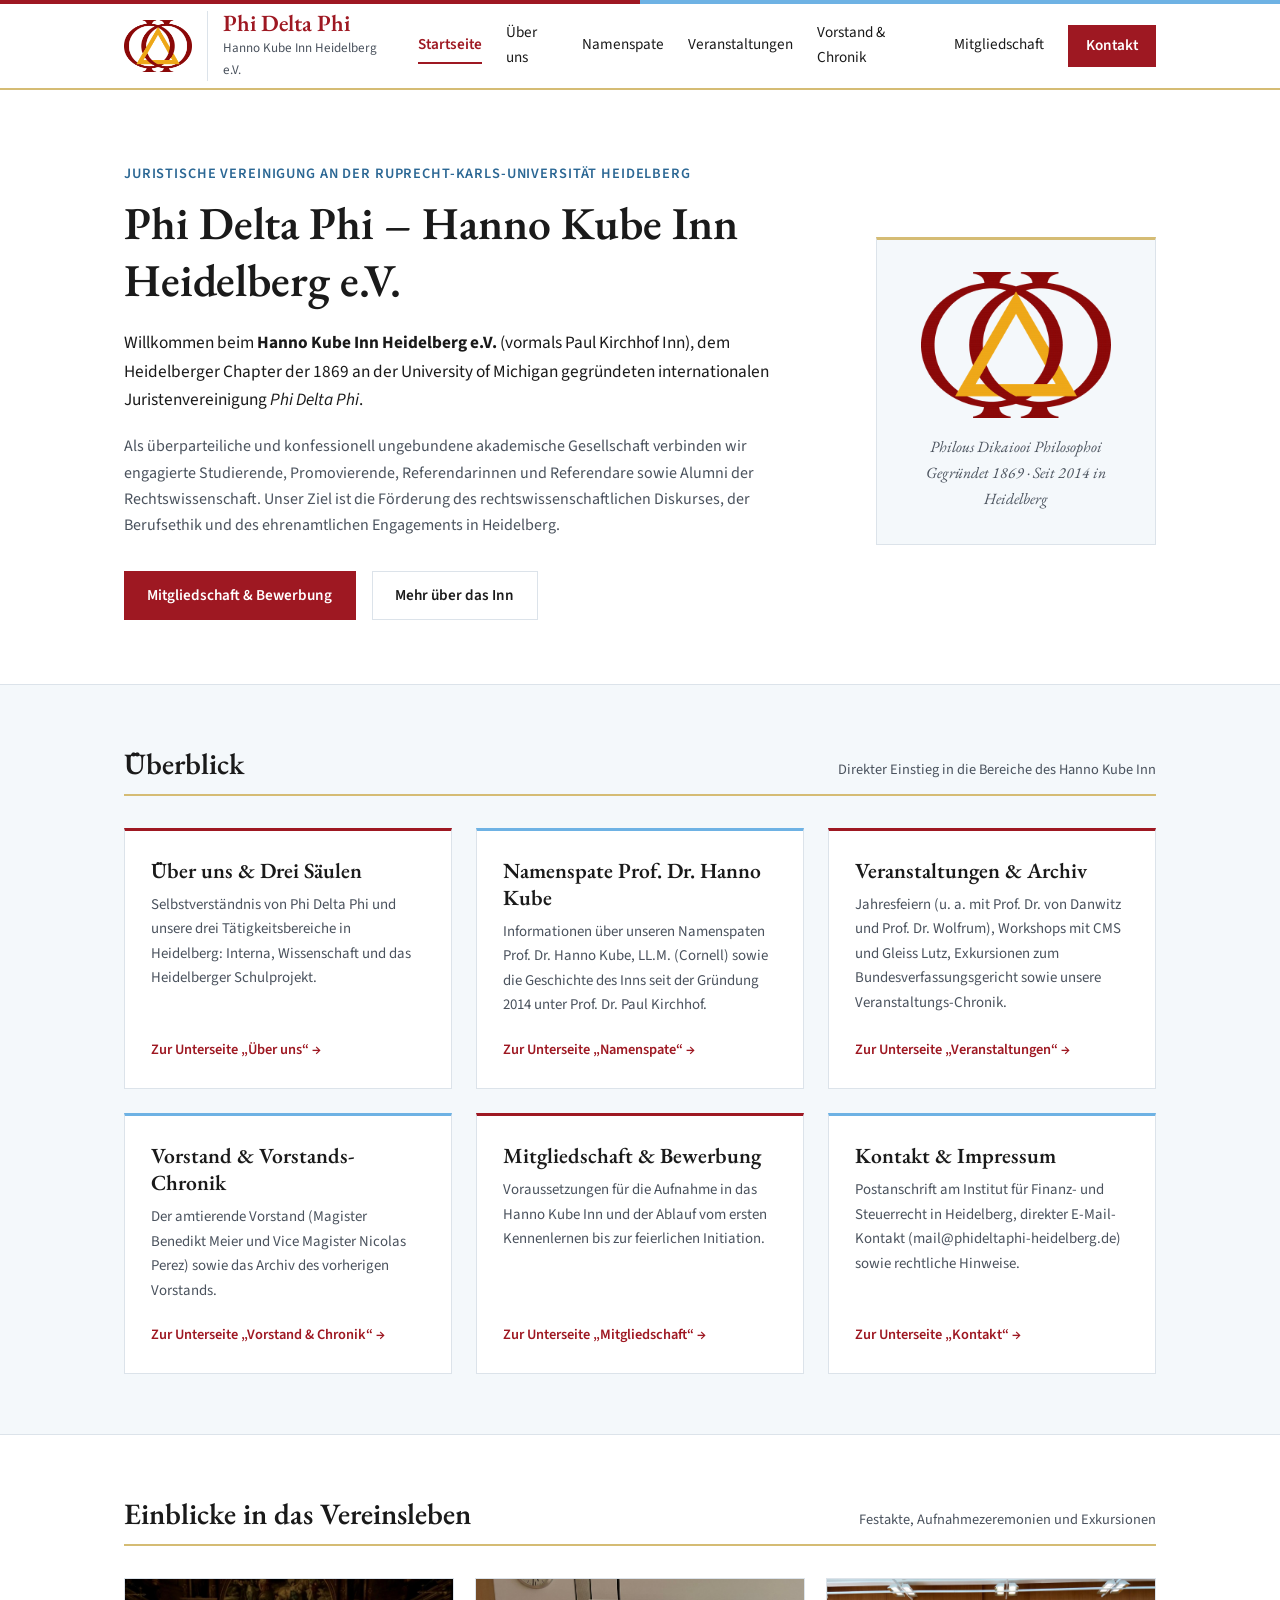
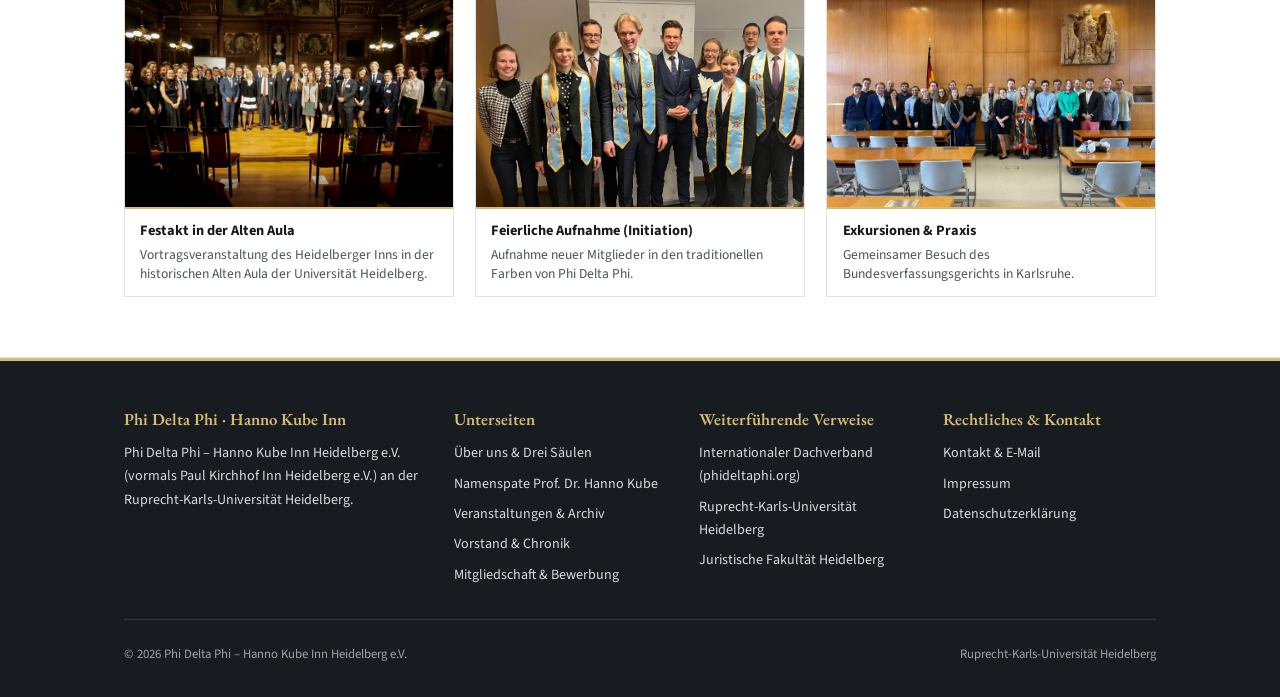
==== index.html @ 31422e1f "Add files via upload" ====
<!DOCTYPE html>
<html lang="de">
<head>
  <meta charset="UTF-8" />
  <meta name="viewport" content="width=device-width, initial-scale=1.0" />
  <title>Startseite | Phi Delta Phi – Hanno Kube Inn Heidelberg e.V.</title>
  <meta name="description" content="Phi Delta Phi – Hanno Kube Inn Heidelberg e.V. (vormals Paul Kirchhof Inn). Juristische Vereinigung an der Ruprecht-Karls-Universität Heidelberg." />
  <link rel="icon" type="image/png" href="assets/pdp-logo.png" />
  <link rel="preconnect" href="https://fonts.googleapis.com">
  <link rel="preconnect" href="https://fonts.gstatic.com" crossorigin>
  <link href="https://fonts.googleapis.com/css2?family=EB+Garamond:ital,wght@0,500;0,600;0,700;1,400&family=Source+Sans+3:wght@400;600;700&display=swap" rel="stylesheet">
  <link rel="stylesheet" href="styles.css" />
</head>
<body>

  <!-- Kopfzeile & Navigation -->
  <header class="site-header" id="site-header">
    <div class="header-bar-top"></div>
    <div class="container nav-wrapper">
      <a href="index.html" class="brand">
        <img src="assets/pdp-logo.png" alt="Logo Phi Delta Phi" class="brand-logo-img" />
        <div class="brand-text">
          <span class="brand-title">Phi Delta Phi</span>
          <span class="brand-subtitle">Hanno Kube Inn Heidelberg e.V.</span>
        </div>
      </a>

      <button class="mobile-menu-btn" id="mobile-menu-btn" aria-label="Menü öffnen">Menü</button>

      <nav class="nav-links" id="nav-links">
        <a href="index.html" class="active">Startseite</a>
        <a href="ueber-uns.html">Über uns</a>
        <a href="namenspate.html">Namenspate</a>
        <a href="veranstaltungen.html">Veranstaltungen</a>
        <a href="vorstand.html">Vorstand &amp; Chronik</a>
        <a href="mitgliedschaft.html">Mitgliedschaft</a>
        <a href="kontakt.html" class="nav-cta">Kontakt</a>
      </nav>
    </div>
  </header>

  <main>
    <!-- Einleitungsbereich mit dem ΦΔΦ-Logo -->
    <section class="intro-section">
      <div class="container intro-grid">
        <div class="intro-content">
          <div class="intro-subtitle">Juristische Vereinigung an der Ruprecht-Karls-Universität Heidelberg</div>
          <h1>Phi Delta Phi – Hanno Kube Inn Heidelberg e.V.</h1>
          <p class="intro-lead">
            Willkommen beim <strong>Hanno Kube Inn Heidelberg e.V.</strong> (vormals Paul Kirchhof Inn), dem Heidelberger Chapter der 1869 an der University of Michigan gegründeten internationalen Juristenvereinigung <em>Phi Delta Phi</em>.
          </p>
          <p class="intro-text">
            Als überparteiliche und konfessionell ungebundene akademische Gesellschaft verbinden wir engagierte Studierende, Promovierende, Referendarinnen und Referendare sowie Alumni der Rechtswissenschaft. Unser Ziel ist die Förderung des rechtswissenschaftlichen Diskurses, der Berufsethik und des ehrenamtlichen Engagements in Heidelberg.
          </p>
          <div class="intro-actions">
            <a href="mitgliedschaft.html" class="btn btn-primary">Mitgliedschaft &amp; Bewerbung</a>
            <a href="ueber-uns.html" class="btn btn-secondary">Mehr über das Inn</a>
          </div>
        </div>

        <div class="intro-logo-box">
          <img src="assets/pdp-logo.png" alt="Logo Phi Delta Phi" class="intro-logo-img" />
          <div class="intro-logo-caption">
            Philous Dikaiooi Philosophoi<br />
            Gegründet 1869 · Seit 2014 in Heidelberg
          </div>
        </div>
      </div>
    </section>

    <!-- Übersicht zu allen Unterseiten -->
    <section class="section-tinted">
      <div class="container">
        <div class="section-heading">
          <h2>Überblick</h2>
          <span>Direkter Einstieg in die Bereiche des Hanno Kube Inn</span>
        </div>

        <div class="overview-grid">
          <div class="overview-card">
            <div>
              <h3>Über uns &amp; Drei Säulen</h3>
              <p>
                Selbstverständnis von Phi Delta Phi und unsere drei Tätigkeitsbereiche in Heidelberg: Interna, Wissenschaft und das Heidelberger Schulprojekt.
              </p>
            </div>
            <a href="ueber-uns.html" class="overview-link">Zur Unterseite „Über uns“ →</a>
          </div>

          <div class="overview-card">
            <div>
              <h3>Namenspate Prof. Dr. Hanno Kube</h3>
              <p>
                Informationen über unseren Namenspaten Prof. Dr. Hanno Kube, LL.M. (Cornell) sowie die Geschichte des Inns seit der Gründung 2014 unter Prof. Dr. Paul Kirchhof.
              </p>
            </div>
            <a href="namenspate.html" class="overview-link">Zur Unterseite „Namenspate“ →</a>
          </div>

          <div class="overview-card">
            <div>
              <h3>Veranstaltungen &amp; Archiv</h3>
              <p>
                Jahresfeiern (u. a. mit Prof. Dr. von Danwitz und Prof. Dr. Wolfrum), Workshops mit CMS und Gleiss Lutz, Exkursionen zum Bundesverfassungsgericht sowie unsere Veranstaltungs-Chronik.
              </p>
            </div>
            <a href="veranstaltungen.html" class="overview-link">Zur Unterseite „Veranstaltungen“ →</a>
          </div>

          <div class="overview-card">
            <div>
              <h3>Vorstand &amp; Vorstands-Chronik</h3>
              <p>
                Der amtierende Vorstand (Magister Benedikt Meier und Vice Magister Nicolas Perez) sowie das Archiv des vorherigen Vorstands.
              </p>
            </div>
            <a href="vorstand.html" class="overview-link">Zur Unterseite „Vorstand &amp; Chronik“ →</a>
          </div>

          <div class="overview-card">
            <div>
              <h3>Mitgliedschaft &amp; Bewerbung</h3>
              <p>
                Voraussetzungen für die Aufnahme in das Hanno Kube Inn und der Ablauf vom ersten Kennenlernen bis zur feierlichen Initiation.
              </p>
            </div>
            <a href="mitgliedschaft.html" class="overview-link">Zur Unterseite „Mitgliedschaft“ →</a>
          </div>

          <div class="overview-card">
            <div>
              <h3>Kontakt &amp; Impressum</h3>
              <p>
                Postanschrift am Institut für Finanz- und Steuerrecht in Heidelberg, direkter E-Mail-Kontakt (mail@phideltaphi-heidelberg.de) sowie rechtliche Hinweise.
              </p>
            </div>
            <a href="kontakt.html" class="overview-link">Zur Unterseite „Kontakt“ →</a>
          </div>
        </div>
      </div>
    </section>

    <!-- Einblicke auf der Startseite -->
    <section>
      <div class="container">
        <div class="section-heading">
          <h2>Einblicke in das Vereinsleben</h2>
          <span>Festakte, Aufnahmezeremonien und Exkursionen</span>
        </div>

        <div class="gallery-grid-3">
          <figure class="photo-figure">
            <img src="assets/photos/IMG_20261115_143156_3.jpg" alt="Festakt in der Alten Aula der Universität Heidelberg" />
            <figcaption>
              <strong>Festakt in der Alten Aula</strong>
              Vortragsveranstaltung des Heidelberger Inns in der historischen Alten Aula der Universität Heidelberg.
            </figcaption>
          </figure>

          <figure class="photo-figure">
            <img src="assets/photos/IMG_20261115_143157_5.jpg" alt="Feierliche Aufnahme (Initiation)" />
            <figcaption>
              <strong>Feierliche Aufnahme (Initiation)</strong>
              Aufnahme neuer Mitglieder in den traditionellen Farben von Phi Delta Phi.
            </figcaption>
          </figure>

          <figure class="photo-figure">
            <img src="assets/photos/IMG_20261115_143158_8.jpg" alt="Exkursion zum Bundesverfassungsgericht" />
            <figcaption>
              <strong>Exkursionen &amp; Praxis</strong>
              Gemeinsamer Besuch des Bundesverfassungsgerichts in Karlsruhe.
            </figcaption>
          </figure>
        </div>
      </div>
    </section>
  </main>

  <!-- Fußzeile -->
  <footer class="site-footer">
    <div class="container">
      <div class="footer-grid">
        <div class="footer-col">
          <h4>Phi Delta Phi · Hanno Kube Inn</h4>
          <p>
            Phi Delta Phi – Hanno Kube Inn Heidelberg e.V. (vormals Paul Kirchhof Inn Heidelberg e.V.) an der Ruprecht-Karls-Universität Heidelberg.
          </p>
        </div>

        <div class="footer-col">
          <h4>Unterseiten</h4>
          <div class="footer-links">
            <a href="ueber-uns.html">Über uns &amp; Drei Säulen</a>
            <a href="namenspate.html">Namenspate Prof. Dr. Hanno Kube</a>
            <a href="veranstaltungen.html">Veranstaltungen &amp; Archiv</a>
            <a href="vorstand.html">Vorstand &amp; Chronik</a>
            <a href="mitgliedschaft.html">Mitgliedschaft &amp; Bewerbung</a>
          </div>
        </div>

        <div class="footer-col">
          <h4>Weiterführende Verweise</h4>
          <div class="footer-links">
            <a href="https://www.phideltaphi.org" target="_blank" rel="noopener">Internationaler Dachverband (phideltaphi.org)</a>
            <a href="https://www.uni-heidelberg.de" target="_blank" rel="noopener">Ruprecht-Karls-Universität Heidelberg</a>
            <a href="https://www.jura.uni-heidelberg.de" target="_blank" rel="noopener">Juristische Fakultät Heidelberg</a>
          </div>
        </div>

        <div class="footer-col">
          <h4>Rechtliches &amp; Kontakt</h4>
          <div class="footer-links">
            <a href="kontakt.html">Kontakt &amp; E-Mail</a>
            <a href="kontakt.html#impressum">Impressum</a>
            <a href="kontakt.html#datenschutz">Datenschutzerklärung</a>
          </div>
        </div>
      </div>

      <div class="footer-bottom">
        <span>© 2026 Phi Delta Phi – Hanno Kube Inn Heidelberg e.V.</span>
        <span>Ruprecht-Karls-Universität Heidelberg</span>
      </div>
    </div>
  </footer>

  <script src="script.js"></script>
</body>
</html>
---- styles.css ----
:root {
  /* Farben aus dem Wappen (Karminrot, Perlblau, Heraldisches Gold, Schwarz & Weiß) */
  --wappen-rot: #9e1822;
  --wappen-rot-dunkel: #7c1119;
  --wappen-blau: #6eb2e4;
  --wappen-blau-dunkel: #2b6794;
  --wappen-blau-hintergrund: #f4f8fb;
  --wappen-gold: #d5bc74;
  --wappen-gold-dunkel: #b59849;
  --wappen-gold-hell: #faf6eb;

  --bg-white: #ffffff;
  --text-main: #1a1a1a;
  --text-muted: #4a525d;
  --border-color: #dce3ea;
}

* {
  box-sizing: border-box;
  margin: 0;
  padding: 0;
}

html {
  font-size: 16px;
}

body {
  font-family: 'Source Sans 3', -apple-system, BlinkMacSystemFont, 'Segoe UI', Roboto, sans-serif;
  color: var(--text-main);
  background-color: var(--bg-white);
  line-height: 1.65;
  -webkit-font-smoothing: antialiased;
  min-height: 100vh;
  display: flex;
  flex-direction: column;
}

main {
  flex: 1;
}

h1, h2, h3, h4 {
  font-family: 'EB Garamond', Georgia, 'Times New Roman', serif;
  font-weight: 600;
  line-height: 1.25;
  color: var(--text-main);
}

a {
  color: inherit;
  text-decoration: none;
}

ul {
  list-style: none;
}

.container {
  max-width: 1080px;
  margin: 0 auto;
  padding: 0 1.5rem;
}

/* Dezent markierte Platzhalter */
.placeholder-note {
  display: inline-block;
  font-size: 0.82rem;
  color: var(--text-muted);
  background-color: var(--wappen-gold-hell);
  border: 1px solid var(--wappen-gold);
  padding: 0.2rem 0.6rem;
}

/* Kopfzeile & Navigation */
.site-header {
  position: sticky;
  top: 0;
  z-index: 100;
  background-color: var(--bg-white);
  border-bottom: 2px solid var(--wappen-gold);
}

.header-bar-top {
  height: 4px;
  background: linear-gradient(
    90deg,
    var(--wappen-rot) 0%,
    var(--wappen-rot) 50%,
    var(--wappen-blau) 50%,
    var(--wappen-blau) 100%
  );
}

.nav-wrapper {
  display: flex;
  align-items: center;
  justify-content: space-between;
  min-height: 84px;
  gap: 1.5rem;
}

.brand {
  display: flex;
  align-items: center;
  gap: 0.95rem;
}

.brand-logo-img {
  height: 52px;
  width: auto;
  display: block;
}

.brand-text {
  display: flex;
  flex-direction: column;
  border-left: 1px solid var(--border-color);
  padding-left: 0.95rem;
}

.brand-title {
  font-family: 'EB Garamond', Georgia, serif;
  font-size: 1.45rem;
  font-weight: 600;
  color: var(--wappen-rot);
  line-height: 1.1;
}

.brand-subtitle {
  font-size: 0.82rem;
  color: var(--text-muted);
  margin-top: 2px;
}

.nav-links {
  display: flex;
  align-items: center;
  gap: 1.5rem;
}

.nav-links a {
  font-size: 0.95rem;
  color: var(--text-main);
  padding: 0.3rem 0;
  border-bottom: 2px solid transparent;
}

.nav-links a:hover,
.nav-links a.active {
  color: var(--wappen-rot);
  border-bottom-color: var(--wappen-rot);
}

.nav-links a.active {
  font-weight: 600;
}

.nav-cta {
  background-color: var(--wappen-rot);
  color: #ffffff !important;
  padding: 0.45rem 1.05rem !important;
  border: 1px solid var(--wappen-rot) !important;
  font-weight: 600;
}

.nav-cta:hover,
.nav-cta.active {
  background-color: var(--wappen-rot-dunkel);
  border-color: var(--wappen-rot-dunkel) !important;
}

.mobile-menu-btn {
  display: none;
  background: none;
  border: 1px solid var(--border-color);
  padding: 0.35rem 0.65rem;
  font-size: 0.95rem;
  cursor: pointer;
}

/* Unterseiten-Kopfbereich */
.page-header {
  background-color: var(--wappen-blau-hintergrund);
  border-bottom: 1px solid var(--border-color);
  padding: 2.75rem 0 2.25rem;
}

.page-header-subtitle {
  font-size: 0.85rem;
  text-transform: uppercase;
  letter-spacing: 0.06em;
  color: var(--wappen-blau-dunkel);
  font-weight: 600;
  margin-bottom: 0.35rem;
}

.page-header h1 {
  font-size: clamp(2rem, 3.2vw, 2.55rem);
  margin-bottom: 0.5rem;
}

.page-header p {
  color: var(--text-muted);
  max-width: 740px;
  font-size: 1.02rem;
}

/* Startseite: Einleitungsbereich mit dem ΦΔΦ-Logo */
.intro-section {
  padding: 4.5rem 0 4rem;
  border-bottom: 1px solid var(--border-color);
  background-color: var(--bg-white);
}

.intro-grid {
  display: grid;
  grid-template-columns: 1fr 280px;
  gap: 4rem;
  align-items: center;
}

.intro-subtitle {
  font-size: 0.9rem;
  color: var(--wappen-blau-dunkel);
  font-weight: 600;
  text-transform: uppercase;
  letter-spacing: 0.06em;
  margin-bottom: 0.6rem;
}

.intro-content h1 {
  font-size: clamp(2.1rem, 3.6vw, 2.85rem);
  color: var(--text-main);
  margin-bottom: 1.25rem;
}

.intro-lead {
  font-size: 1.08rem;
  color: var(--text-main);
  margin-bottom: 1.15rem;
}

.intro-text {
  font-size: 1rem;
  color: var(--text-muted);
  margin-bottom: 2rem;
}

.intro-actions {
  display: flex;
  flex-wrap: wrap;
  gap: 1rem;
}

.btn {
  display: inline-block;
  padding: 0.68rem 1.4rem;
  font-size: 0.95rem;
  font-weight: 600;
  cursor: pointer;
  border: 1px solid transparent;
  font-family: inherit;
}

.btn-primary {
  background-color: var(--wappen-rot);
  color: #ffffff;
  border-color: var(--wappen-rot);
}

.btn-primary:hover {
  background-color: var(--wappen-rot-dunkel);
}

.btn-secondary {
  background-color: var(--bg-white);
  color: var(--text-main);
  border-color: var(--border-color);
}

.btn-secondary:hover {
  border-color: var(--wappen-blau-dunkel);
  color: var(--wappen-blau-dunkel);
}

.intro-logo-box {
  text-align: center;
  padding: 2rem 1.5rem;
  border: 1px solid var(--border-color);
  border-top: 3px solid var(--wappen-gold);
  background-color: var(--wappen-blau-hintergrund);
}

.intro-logo-img {
  max-width: 190px;
  width: 100%;
  height: auto;
  display: block;
  margin: 0 auto 1rem;
}

.intro-logo-caption {
  font-family: 'EB Garamond', Georgia, serif;
  font-style: italic;
  font-size: 0.98rem;
  color: var(--text-muted);
}

/* Startseiten-Übersichtskacheln zu den Unterseiten */
.overview-grid {
  display: grid;
  grid-template-columns: repeat(3, 1fr);
  gap: 1.5rem;
}

.overview-card {
  border: 1px solid var(--border-color);
  border-top: 3px solid var(--wappen-rot);
  background-color: var(--bg-white);
  padding: 1.65rem;
  display: flex;
  flex-direction: column;
  justify-content: space-between;
}

.overview-card:nth-child(even) {
  border-top-color: var(--wappen-blau);
}

.overview-card h3 {
  font-size: 1.35rem;
  margin-bottom: 0.55rem;
}

.overview-card p {
  font-size: 0.93rem;
  color: var(--text-muted);
  margin-bottom: 1.25rem;
}

.overview-link {
  font-size: 0.9rem;
  font-weight: 600;
  color: var(--wappen-rot);
}

.overview-link:hover {
  text-decoration: underline;
}

/* Allgemeine Sektionen */
section {
  padding: 3.75rem 0;
  border-bottom: 1px solid var(--border-color);
}

.section-tinted {
  background-color: var(--wappen-blau-hintergrund);
}

.section-heading {
  margin-bottom: 2rem;
  padding-bottom: 0.75rem;
  border-bottom: 2px solid var(--wappen-gold);
  display: flex;
  justify-content: space-between;
  align-items: baseline;
  flex-wrap: wrap;
  gap: 1rem;
}

.section-heading h2 {
  font-size: 1.85rem;
  color: var(--text-main);
}

.section-heading span {
  font-size: 0.9rem;
  color: var(--text-muted);
}

/* Über uns & Drei Säulen */
.about-columns {
  display: grid;
  grid-template-columns: 1.15fr 0.85fr;
  gap: 3rem;
  margin-bottom: 2.75rem;
}

.about-columns p {
  margin-bottom: 1rem;
  color: var(--text-main);
}

.quote-box {
  background-color: var(--wappen-blau-hintergrund);
  border-left: 3px solid var(--wappen-blau);
  padding: 1.5rem 1.75rem;
}

.quote-box h3 {
  font-size: 1.35rem;
  margin-bottom: 0.6rem;
  color: var(--wappen-rot);
}

.quote-box p {
  font-size: 0.95rem;
  color: var(--text-muted);
  margin-bottom: 0.75rem;
}

.quote-box p:last-child {
  margin-bottom: 0;
}

.pillars-table {
  display: grid;
  grid-template-columns: repeat(3, 1fr);
  border: 1px solid var(--border-color);
  background-color: var(--bg-white);
}

.pillar-col {
  padding: 1.75rem;
  border-right: 1px solid var(--border-color);
}

.pillar-col:last-child {
  border-right: none;
}

.pillar-col-label {
  font-size: 0.8rem;
  font-weight: 600;
  text-transform: uppercase;
  letter-spacing: 0.05em;
  color: var(--wappen-blau-dunkel);
  margin-bottom: 0.35rem;
  display: block;
}

.pillar-col h3 {
  font-size: 1.4rem;
  margin-bottom: 0.65rem;
  color: var(--wappen-rot);
}

.pillar-col p {
  font-size: 0.95rem;
  color: var(--text-muted);
}

/* Bildergalerien & Fotocluster (schlicht & einheitlich) */
.photo-row,
.gallery-grid-3 {
  margin-top: 2rem;
  display: grid;
  grid-template-columns: repeat(3, 1fr);
  gap: 1.35rem;
}

.gallery-grid-2 {
  margin-top: 1.75rem;
  display: grid;
  grid-template-columns: repeat(2, 1fr);
  gap: 1.5rem;
}

.gallery-grid-4 {
  margin-top: 1.5rem;
  display: grid;
  grid-template-columns: repeat(4, 1fr);
  gap: 1.15rem;
}

.photo-figure {
  border: 1px solid var(--border-color);
  background-color: var(--bg-white);
  display: flex;
  flex-direction: column;
  margin: 0;
}

.photo-figure img {
  width: 100%;
  height: 230px;
  object-fit: cover;
  object-position: center 25%;
  display: block;
  border-bottom: 2px solid var(--wappen-gold);
}

.photo-figure.tall img {
  height: 290px;
}

.photo-figure.wide img {
  height: 320px;
}

.photo-figure figcaption {
  padding: 0.75rem 0.95rem;
  font-size: 0.85rem;
  color: var(--text-muted);
  line-height: 1.45;
}

.photo-figure figcaption strong {
  display: block;
  color: var(--text-main);
  font-size: 0.9rem;
  margin-bottom: 0.15rem;
}

.cluster-block {
  margin-top: 3rem;
}

.cluster-block:first-of-type {
  margin-top: 2rem;
}

.cluster-header {
  margin-bottom: 1.15rem;
  padding-left: 0.85rem;
  border-left: 3px solid var(--wappen-rot);
}

.cluster-header h3 {
  font-size: 1.45rem;
  margin-bottom: 0.15rem;
}

.cluster-header p {
  font-size: 0.92rem;
  color: var(--text-muted);
}

.photo-slot {
  border: 1px dashed var(--wappen-gold-dunkel);
  background-color: var(--wappen-gold-hell);
  padding: 2rem 1.25rem;
  text-align: center;
  font-size: 0.88rem;
  color: var(--text-muted);
}

.photo-slot strong {
  display: block;
  color: var(--text-main);
  margin-bottom: 0.25rem;
}

/* Namenspate */
.patron-layout {
  display: grid;
  grid-template-columns: 210px 1fr;
  gap: 2.5rem;
  background-color: var(--bg-white);
  border: 1px solid var(--border-color);
  padding: 2.25rem;
  margin-bottom: 2rem;
}

.portrait-box {
  border: 1px dashed var(--wappen-gold-dunkel);
  background-color: var(--wappen-gold-hell);
  min-height: 250px;
  display: flex;
  flex-direction: column;
  align-items: center;
  justify-content: center;
  text-align: center;
  padding: 1rem;
  font-size: 0.85rem;
  color: var(--text-muted);
}

.portrait-box strong {
  color: var(--text-main);
  display: block;
  margin-bottom: 0.25rem;
}

.patron-details h2 {
  font-size: 1.8rem;
  margin-bottom: 0.25rem;
}

.patron-chair {
  font-size: 0.95rem;
  color: var(--wappen-rot);
  font-weight: 600;
  margin-bottom: 1.15rem;
}

.patron-details p {
  margin-bottom: 0.95rem;
  color: var(--text-main);
}

.patron-greeting {
  margin-top: 1.25rem;
  padding: 1rem 1.25rem;
  border-left: 3px solid var(--wappen-gold);
  background-color: var(--wappen-gold-hell);
  font-style: italic;
  font-size: 0.94rem;
  color: var(--text-muted);
}

.history-box {
  background-color: var(--bg-white);
  border: 1px solid var(--border-color);
  border-left: 4px solid var(--wappen-rot);
  padding: 1.75rem 2rem;
}

.history-box h3 {
  font-size: 1.4rem;
  margin-bottom: 0.6rem;
}

.history-box p {
  color: var(--text-muted);
  margin-bottom: 0.75rem;
}

/* Veranstaltungen & Archiv */
.filter-bar {
  display: flex;
  gap: 0.5rem;
  margin-bottom: 1.75rem;
  flex-wrap: wrap;
}

.tab-btn {
  padding: 0.45rem 1rem;
  background-color: var(--bg-white);
  border: 1px solid var(--border-color);
  font-family: inherit;
  font-size: 0.9rem;
  color: var(--text-main);
  cursor: pointer;
}

.tab-btn.active,
.tab-btn:hover {
  background-color: var(--wappen-rot);
  color: #ffffff;
  border-color: var(--wappen-rot);
}

.events-list {
  display: grid;
  grid-template-columns: repeat(3, 1fr);
  gap: 1.5rem;
  margin-bottom: 2.75rem;
}

.event-card {
  border: 1px solid var(--border-color);
  border-top: 3px solid var(--wappen-blau);
  background-color: var(--bg-white);
  padding: 1.5rem;
  display: flex;
  flex-direction: column;
  justify-content: space-between;
}

.event-type {
  font-size: 0.78rem;
  text-transform: uppercase;
  letter-spacing: 0.05em;
  color: var(--wappen-blau-dunkel);
  font-weight: 600;
  margin-bottom: 0.4rem;
  display: block;
}

.event-card h3 {
  font-size: 1.3rem;
  margin-bottom: 0.65rem;
}

.event-card p {
  font-size: 0.92rem;
  color: var(--text-muted);
  margin-bottom: 1rem;
}

.event-meta {
  border-top: 1px solid var(--border-color);
  padding-top: 0.85rem;
  font-size: 0.84rem;
  color: var(--text-muted);
}

.event-meta div {
  margin-bottom: 0.25rem;
}

.event-meta strong {
  color: var(--text-main);
}

.past-events-box {
  border: 1px solid var(--border-color);
  background-color: var(--wappen-blau-hintergrund);
  padding: 1.75rem;
}

.past-events-box h3 {
  font-size: 1.35rem;
  margin-bottom: 0.4rem;
}

.past-events-table {
  width: 100%;
  border-collapse: collapse;
  margin-top: 1rem;
  background-color: var(--bg-white);
  font-size: 0.9rem;
}

.past-events-table th,
.past-events-table td {
  border: 1px solid var(--border-color);
  padding: 0.65rem 0.9rem;
  text-align: left;
}

.past-events-table th {
  background-color: var(--wappen-gold-hell);
  font-weight: 600;
  color: var(--text-main);
}

/* Vorstand & Chronik */
.board-current-grid {
  display: grid;
  grid-template-columns: repeat(2, 1fr);
  max-width: 720px;
  gap: 1.5rem;
  margin-bottom: 3rem;
}

.board-member {
  background-color: var(--bg-white);
  border: 1px solid var(--border-color);
  border-top: 3px solid var(--wappen-rot);
  padding: 1.5rem 1.35rem;
}

.board-photo-placeholder {
  width: 100%;
  height: 160px;
  background-color: var(--wappen-gold-hell);
  border: 1px dashed var(--wappen-gold-dunkel);
  display: flex;
  align-items: center;
  justify-content: center;
  font-size: 0.82rem;
  color: var(--text-muted);
  margin-bottom: 1rem;
}

.board-office {
  font-size: 0.78rem;
  text-transform: uppercase;
  letter-spacing: 0.05em;
  color: var(--wappen-rot);
  font-weight: 600;
}

.board-office-sub {
  font-size: 0.8rem;
  color: var(--text-muted);
  margin-bottom: 0.4rem;
}

.board-member h3 {
  font-size: 1.25rem;
  margin-bottom: 0.45rem;
}

.board-member p {
  font-size: 0.85rem;
  color: var(--text-muted);
}

/* Chronologisches Vorstands-Archiv */
.chronicle-box {
  background-color: var(--bg-white);
  border: 1px solid var(--border-color);
  padding: 2rem;
}

.chronicle-header {
  display: flex;
  justify-content: space-between;
  align-items: center;
  flex-wrap: wrap;
  gap: 1rem;
  margin-bottom: 1.25rem;
}

.chronicle-header h3 {
  font-size: 1.5rem;
}

.chronicle-controls {
  display: flex;
  gap: 0.5rem;
}

.btn-small {
  padding: 0.35rem 0.8rem;
  font-size: 0.82rem;
  background-color: var(--bg-white);
  border: 1px solid var(--border-color);
  cursor: pointer;
  font-family: inherit;
}

.btn-small:hover {
  border-color: var(--wappen-rot);
  color: var(--wappen-rot);
}

.chronicle-year-item {
  border-top: 1px solid var(--border-color);
}

.chronicle-year-item:last-child {
  border-bottom: 1px solid var(--border-color);
}

.chronicle-year-trigger {
  width: 100%;
  background: none;
  border: none;
  padding: 0.95rem 0.5rem;
  display: flex;
  justify-content: space-between;
  align-items: center;
  text-align: left;
  cursor: pointer;
  font-family: inherit;
}

.chronicle-year-trigger:hover {
  background-color: var(--wappen-blau-hintergrund);
}

.chronicle-year-title {
  display: flex;
  align-items: baseline;
  gap: 1rem;
  flex-wrap: wrap;
}

.chronicle-term {
  font-family: 'EB Garamond', Georgia, serif;
  font-size: 1.2rem;
  font-weight: 600;
  min-width: 170px;
}

.chronicle-inn-tag {
  font-size: 0.78rem;
  padding: 0.1rem 0.5rem;
  border: 1px solid var(--border-color);
  background-color: var(--wappen-blau-hintergrund);
  color: var(--wappen-blau-dunkel);
}

.chronicle-inn-tag.kube {
  background-color: #fdf2f2;
  border-color: #e6b8bc;
  color: var(--wappen-rot);
}

.chronicle-summary {
  font-size: 0.88rem;
  color: var(--text-muted);
}

.chronicle-year-body {
  display: none;
  padding: 0.5rem 0.5rem 1.25rem;
}

.chronicle-year-item.open .chronicle-year-body {
  display: block;
}

.chronicle-roles-grid {
  display: grid;
  grid-template-columns: repeat(auto-fit, minmax(200px, 1fr));
  gap: 0.75rem;
}

.chronicle-role-cell {
  border: 1px solid var(--border-color);
  padding: 0.65rem 0.8rem;
  background-color: var(--bg-white);
  font-size: 0.85rem;
}

.chronicle-role-cell strong {
  display: block;
  font-size: 0.75rem;
  color: var(--wappen-rot);
  text-transform: uppercase;
  margin-bottom: 0.15rem;
}

/* Mitgliedschaft */
.membership-grid {
  display: grid;
  grid-template-columns: 1.1fr 0.9fr;
  gap: 3rem;
}

.membership-text p {
  margin-bottom: 1rem;
}

.membership-steps {
  border: 1px solid var(--border-color);
  background-color: var(--wappen-blau-hintergrund);
  padding: 1.75rem;
}

.membership-steps h3 {
  font-size: 1.35rem;
  margin-bottom: 1rem;
}

.membership-steps ol {
  padding-left: 1.25rem;
}

.membership-steps li {
  margin-bottom: 0.9rem;
  font-size: 0.94rem;
}

.membership-steps li strong {
  color: var(--wappen-rot);
}

/* Kontakt */
.contact-grid {
  display: grid;
  grid-template-columns: 0.9fr 1.1fr;
  gap: 3rem;
}

.contact-address-box {
  background-color: var(--bg-white);
  border: 1px solid var(--border-color);
  border-top: 3px solid var(--wappen-gold);
  padding: 1.85rem;
}

.contact-address-box h3 {
  font-size: 1.4rem;
  margin-bottom: 1rem;
}

.contact-block {
  margin-bottom: 1.15rem;
  font-size: 0.93rem;
}

.contact-block strong {
  display: block;
  color: var(--wappen-rot);
  font-size: 0.82rem;
  text-transform: uppercase;
  margin-bottom: 0.15rem;
}

.contact-form {
  background-color: var(--bg-white);
  border: 1px solid var(--border-color);
  padding: 1.85rem;
}

.form-row {
  display: grid;
  grid-template-columns: 1fr 1fr;
  gap: 1rem;
}

.form-group {
  margin-bottom: 1rem;
}

.form-group label {
  display: block;
  font-size: 0.85rem;
  font-weight: 600;
  margin-bottom: 0.35rem;
}

.form-group input,
.form-group select,
.form-group textarea {
  width: 100%;
  padding: 0.65rem 0.8rem;
  border: 1px solid var(--border-color);
  font-family: inherit;
  font-size: 0.94rem;
  background-color: var(--bg-white);
}

.form-group input:focus,
.form-group select:focus,
.form-group textarea:focus {
  outline: none;
  border-color: var(--wappen-rot);
}

.form-status {
  margin-top: 1rem;
  padding: 1rem 1.15rem;
  font-size: 0.9rem;
  color: var(--text-main);
  background-color: var(--wappen-blau-hintergrund);
  border: 1px solid var(--wappen-blau);
  border-left: 4px solid var(--wappen-rot);
  display: none;
}

.form-status strong {
  display: block;
  color: var(--wappen-rot);
  margin-bottom: 0.35rem;
}

.form-status-actions {
  margin-top: 0.75rem;
  display: flex;
  flex-wrap: wrap;
  gap: 0.6rem;
}

/* Fußzeile */
.site-footer {
  background-color: #181c20;
  color: #d5dce2;
  padding: 3rem 0 2rem;
  font-size: 0.88rem;
  border-top: 3px solid var(--wappen-gold);
}

.footer-grid {
  display: grid;
  grid-template-columns: 1.4fr 1fr 1fr 1fr;
  gap: 2rem;
  padding-bottom: 2rem;
  border-bottom: 1px solid rgba(255, 255, 255, 0.12);
}

.footer-col h4 {
  color: var(--wappen-gold);
  font-size: 1.05rem;
  margin-bottom: 0.75rem;
}

.footer-links {
  display: flex;
  flex-direction: column;
  gap: 0.45rem;
}

.footer-links a:hover {
  color: #ffffff;
  text-decoration: underline;
}

.footer-bottom {
  padding-top: 1.5rem;
  display: flex;
  justify-content: space-between;
  flex-wrap: wrap;
  gap: 1rem;
  font-size: 0.8rem;
  color: #9aa3ad;
}

/* Responsives Verhalten */
@media (max-width: 920px) {
  .intro-grid,
  .about-columns,
  .patron-layout,
  .membership-grid,
  .contact-grid {
    grid-template-columns: 1fr;
  }

  .overview-grid,
  .pillars-table,
  .events-list,
  .photo-row,
  .gallery-grid-2,
  .gallery-grid-3 {
    grid-template-columns: 1fr;
  }

  .gallery-grid-4 {
    grid-template-columns: repeat(2, 1fr);
  }

  .pillar-col {
    border-right: none;
    border-bottom: 1px solid var(--border-color);
  }

  .board-current-grid,
  .chronicle-roles-grid {
    grid-template-columns: repeat(2, 1fr);
  }

  .footer-grid {
    grid-template-columns: 1fr 1fr;
  }
}

@media (max-width: 720px) {
  .nav-links {
    display: none;
    position: absolute;
    top: 88px;
    left: 0;
    right: 0;
    background: var(--bg-white);
    flex-direction: column;
    padding: 1.25rem;
    border-bottom: 2px solid var(--wappen-gold);
  }

  .nav-links.active {
    display: flex;
  }

  .mobile-menu-btn {
    display: block;
  }

  .board-current-grid,
  .chronicle-roles-grid,
  .footer-grid,
  .form-row {
    grid-template-columns: 1fr;
  }
}
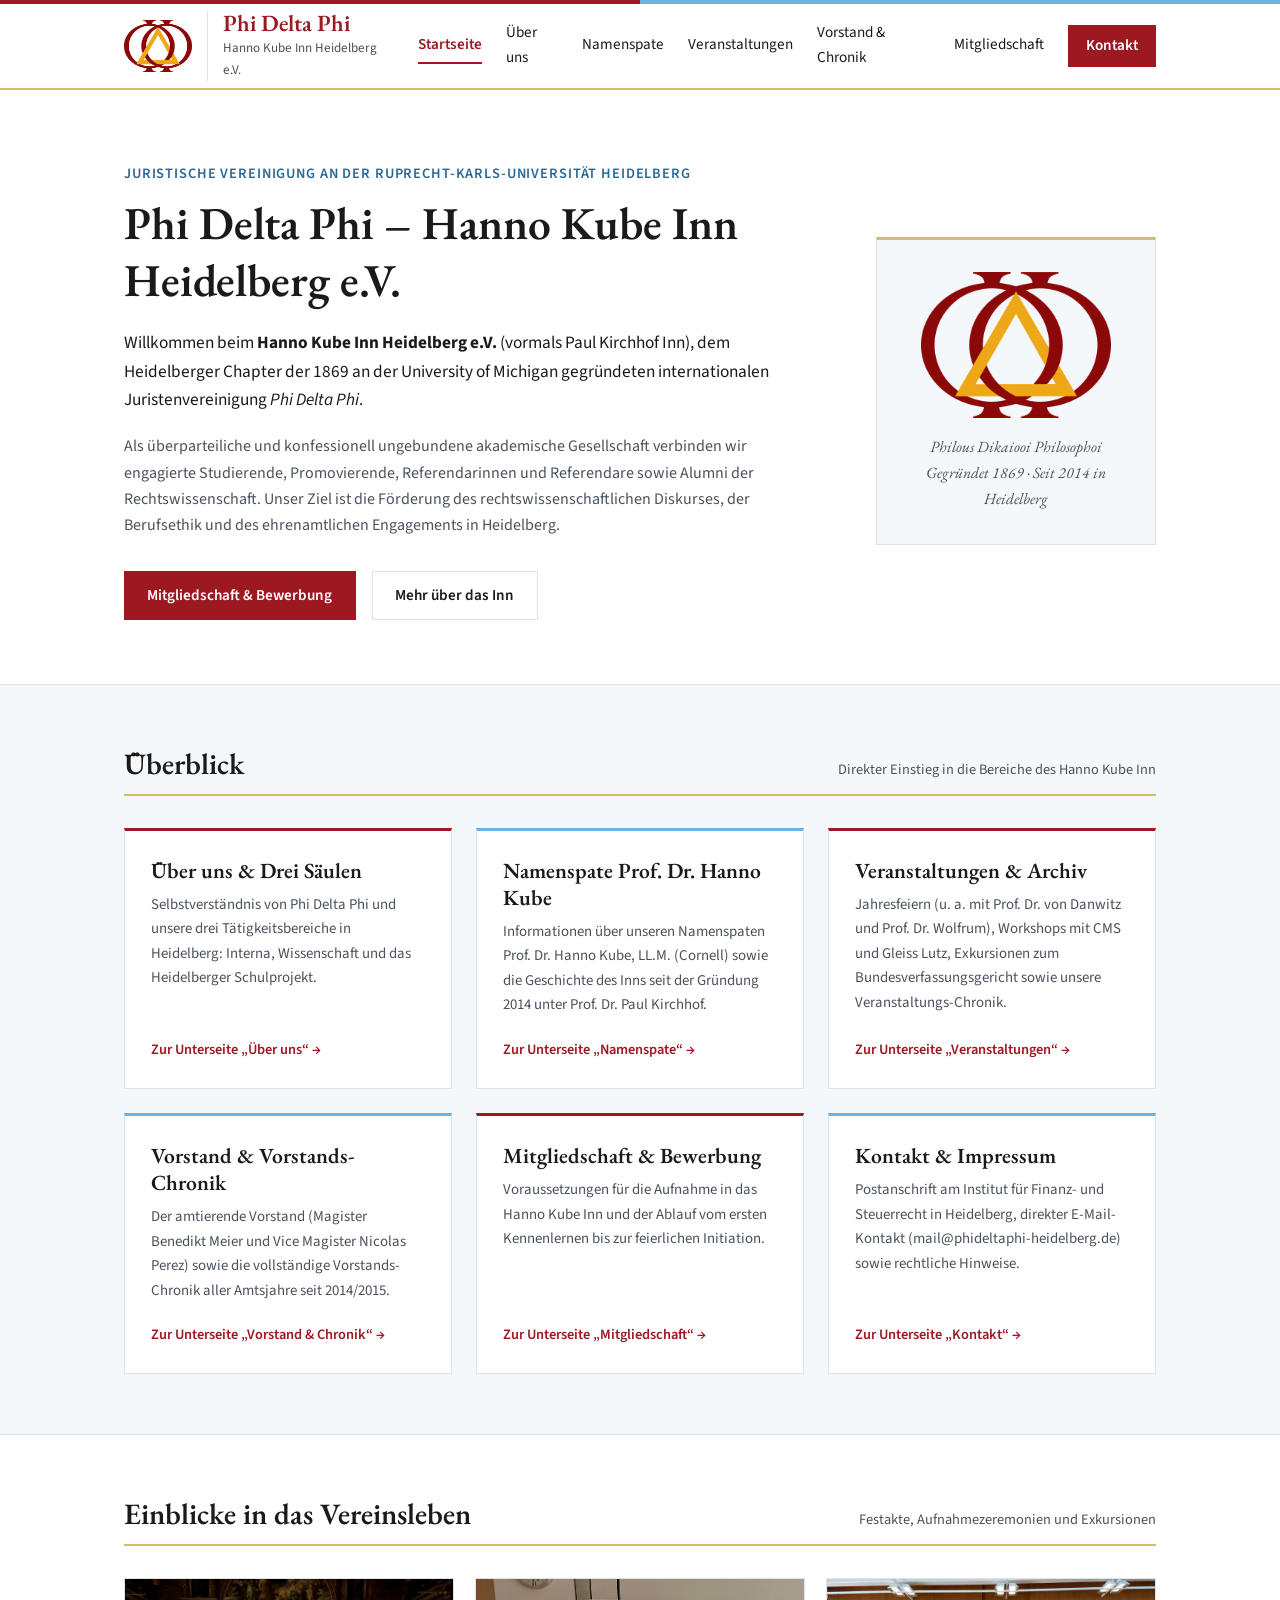
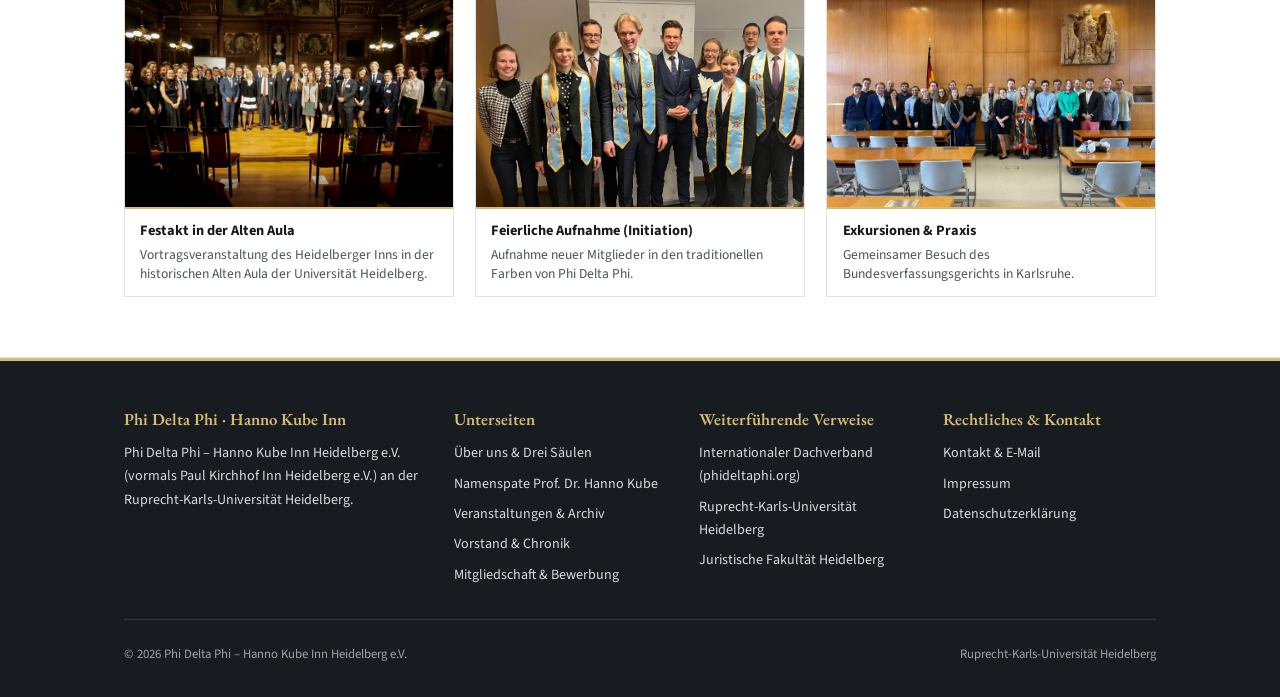
==== commit 4ed22a59: "Update based on Caro's feedback" ====
--- a/index.html
+++ b/index.html
@@ -111,7 +111,7 @@
             <div>
               <h3>Vorstand &amp; Vorstands-Chronik</h3>
               <p>
-                Der amtierende Vorstand (Magister Benedikt Meier und Vice Magister Nicolas Perez) sowie das Archiv des vorherigen Vorstands.
+                Der amtierende Vorstand (Magister Benedikt Meier und Vice Magister Nicolas Perez) sowie die vollständige Vorstands-Chronik aller Amtsjahre seit 2014/2015.
               </p>
             </div>
             <a href="vorstand.html" class="overview-link">Zur Unterseite „Vorstand &amp; Chronik“ →</a>
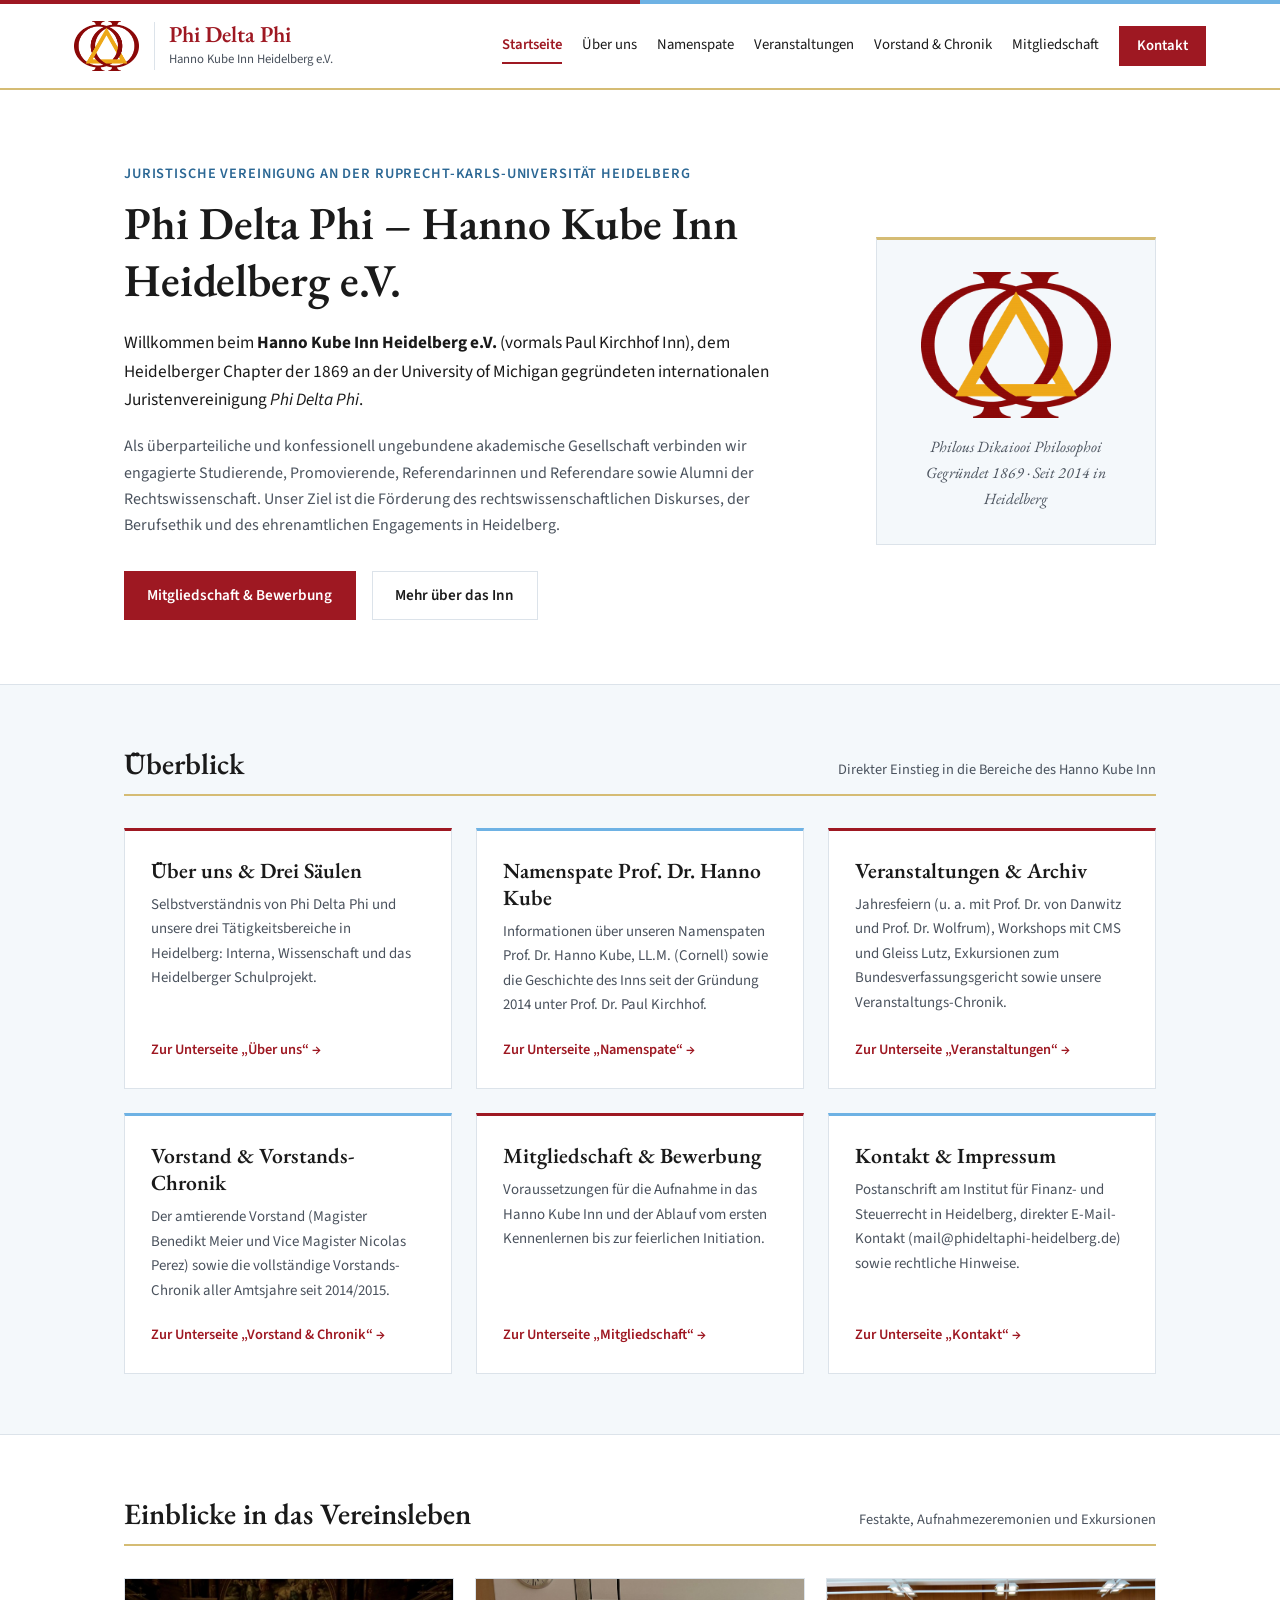
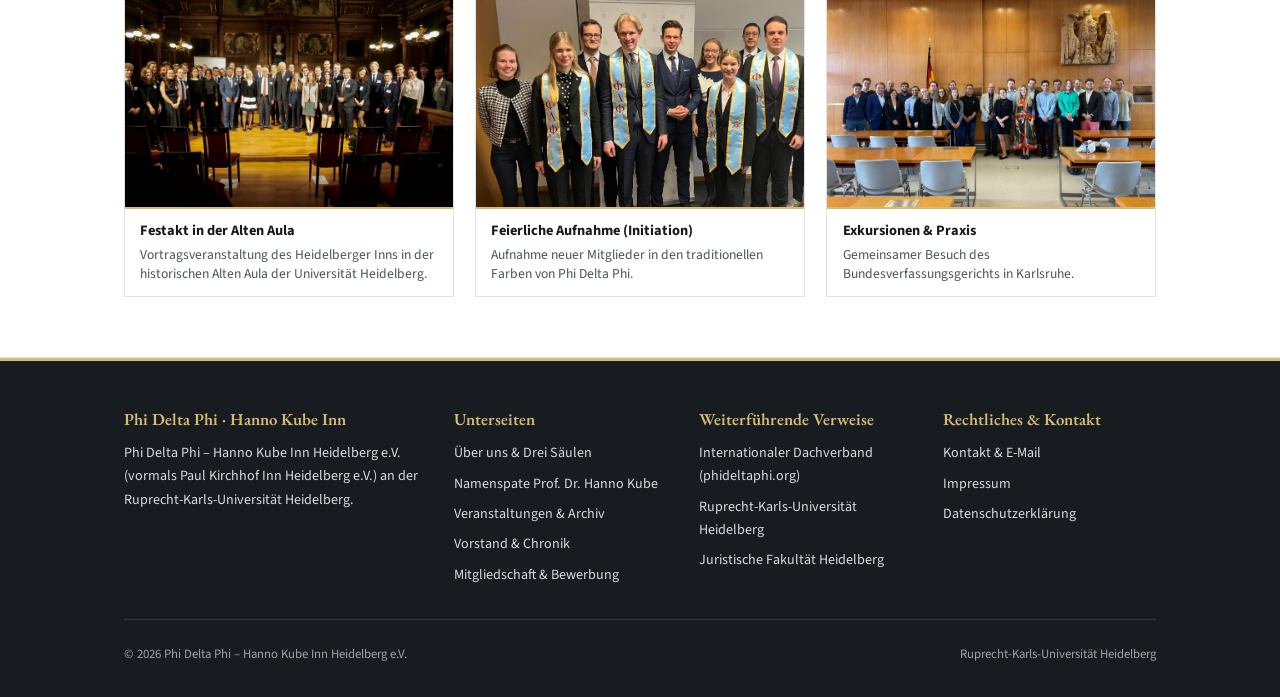
==== commit e2e88bb5: "Formatierung der Navigationsleiste Line Breaks vermeiden" ====
--- a/index.html
+++ b/index.html
@@ -9,7 +9,7 @@
   <link rel="preconnect" href="https://fonts.googleapis.com">
   <link rel="preconnect" href="https://fonts.gstatic.com" crossorigin>
   <link href="https://fonts.googleapis.com/css2?family=EB+Garamond:ital,wght@0,500;0,600;0,700;1,400&family=Source+Sans+3:wght@400;600;700&display=swap" rel="stylesheet">
-  <link rel="stylesheet" href="styles.css" />
+  <link rel="stylesheet" href="styles.css?v=3" />
 </head>
 <body>
 
@@ -29,10 +29,10 @@
 
       <nav class="nav-links" id="nav-links">
         <a href="index.html" class="active">Startseite</a>
-        <a href="ueber-uns.html">Über uns</a>
+        <a href="ueber-uns.html">Über&nbsp;uns</a>
         <a href="namenspate.html">Namenspate</a>
         <a href="veranstaltungen.html">Veranstaltungen</a>
-        <a href="vorstand.html">Vorstand &amp; Chronik</a>
+        <a href="vorstand.html">Vorstand&nbsp;&amp;&nbsp;Chronik</a>
         <a href="mitgliedschaft.html">Mitgliedschaft</a>
         <a href="kontakt.html" class="nav-cta">Kontakt</a>
       </nav>
--- a/styles.css
+++ b/styles.css
@@ -92,58 +92,73 @@
   );
 }
 
+.site-header .container {
+  max-width: 1180px;
+}
+
 .nav-wrapper {
   display: flex;
   align-items: center;
   justify-content: space-between;
   min-height: 84px;
   gap: 1.5rem;
+  flex-wrap: nowrap;
 }
 
 .brand {
   display: flex;
   align-items: center;
-  gap: 0.95rem;
+  gap: 0.9rem;
+  flex-shrink: 0;
+  white-space: nowrap;
 }
 
 .brand-logo-img {
-  height: 52px;
+  height: 50px;
   width: auto;
   display: block;
+  flex-shrink: 0;
 }
 
 .brand-text {
   display: flex;
   flex-direction: column;
   border-left: 1px solid var(--border-color);
-  padding-left: 0.95rem;
+  padding-left: 0.9rem;
+  white-space: nowrap;
 }
 
 .brand-title {
   font-family: 'EB Garamond', Georgia, serif;
-  font-size: 1.45rem;
+  font-size: 1.42rem;
   font-weight: 600;
   color: var(--wappen-rot);
   line-height: 1.1;
+  white-space: nowrap;
 }
 
 .brand-subtitle {
-  font-size: 0.82rem;
+  font-size: 0.8rem;
   color: var(--text-muted);
   margin-top: 2px;
+  white-space: nowrap;
 }
 
 .nav-links {
   display: flex;
   align-items: center;
-  gap: 1.5rem;
+  gap: 1.25rem;
+  flex-wrap: nowrap;
+  white-space: nowrap;
 }
 
 .nav-links a {
-  font-size: 0.95rem;
+  font-size: 0.92rem;
   color: var(--text-main);
   padding: 0.3rem 0;
   border-bottom: 2px solid transparent;
+  white-space: nowrap;
+  flex-shrink: 0;
 }
 
 .nav-links a:hover,
@@ -1132,7 +1147,7 @@
   }
 }
 
-@media (max-width: 720px) {
+@media (max-width: 960px) {
   .nav-links {
     display: none;
     position: absolute;
@@ -1152,7 +1167,9 @@
   .mobile-menu-btn {
     display: block;
   }
-
+}
+
+@media (max-width: 720px) {
   .board-current-grid,
   .chronicle-roles-grid,
   .footer-grid,
